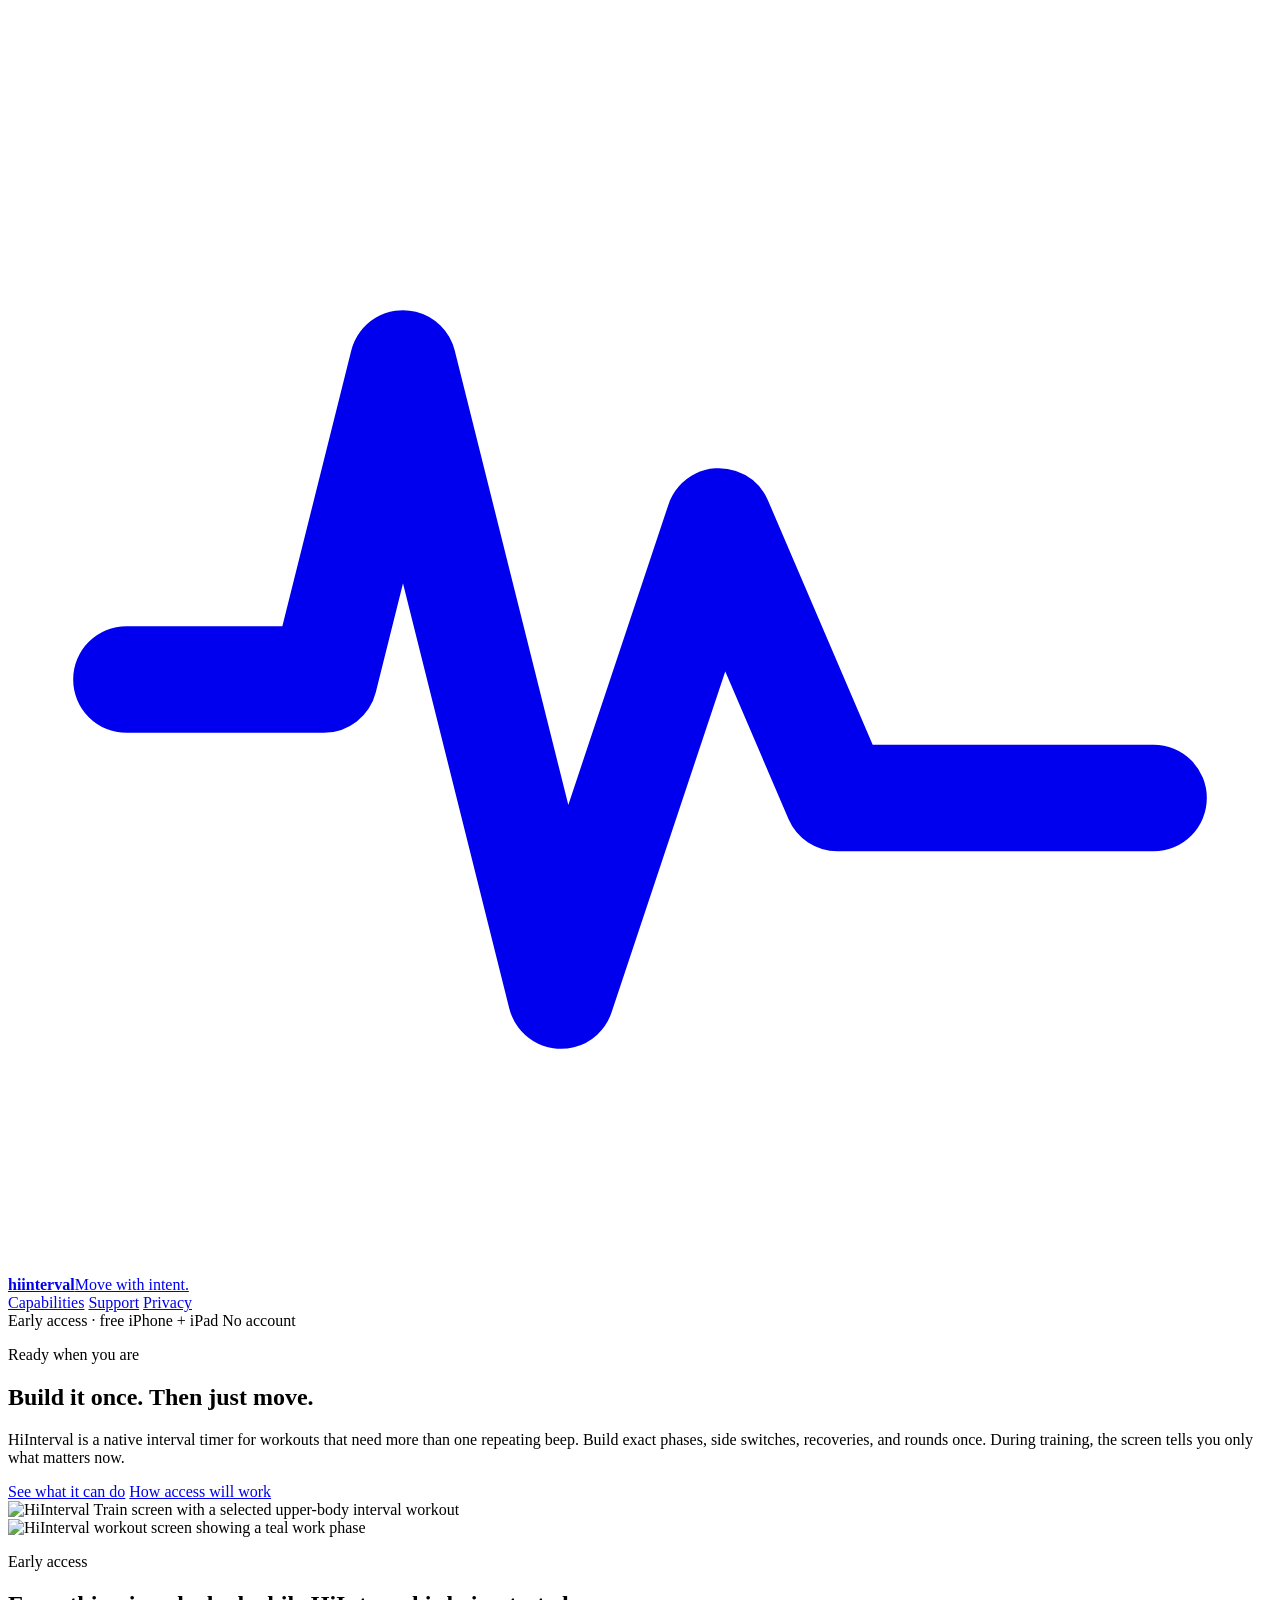
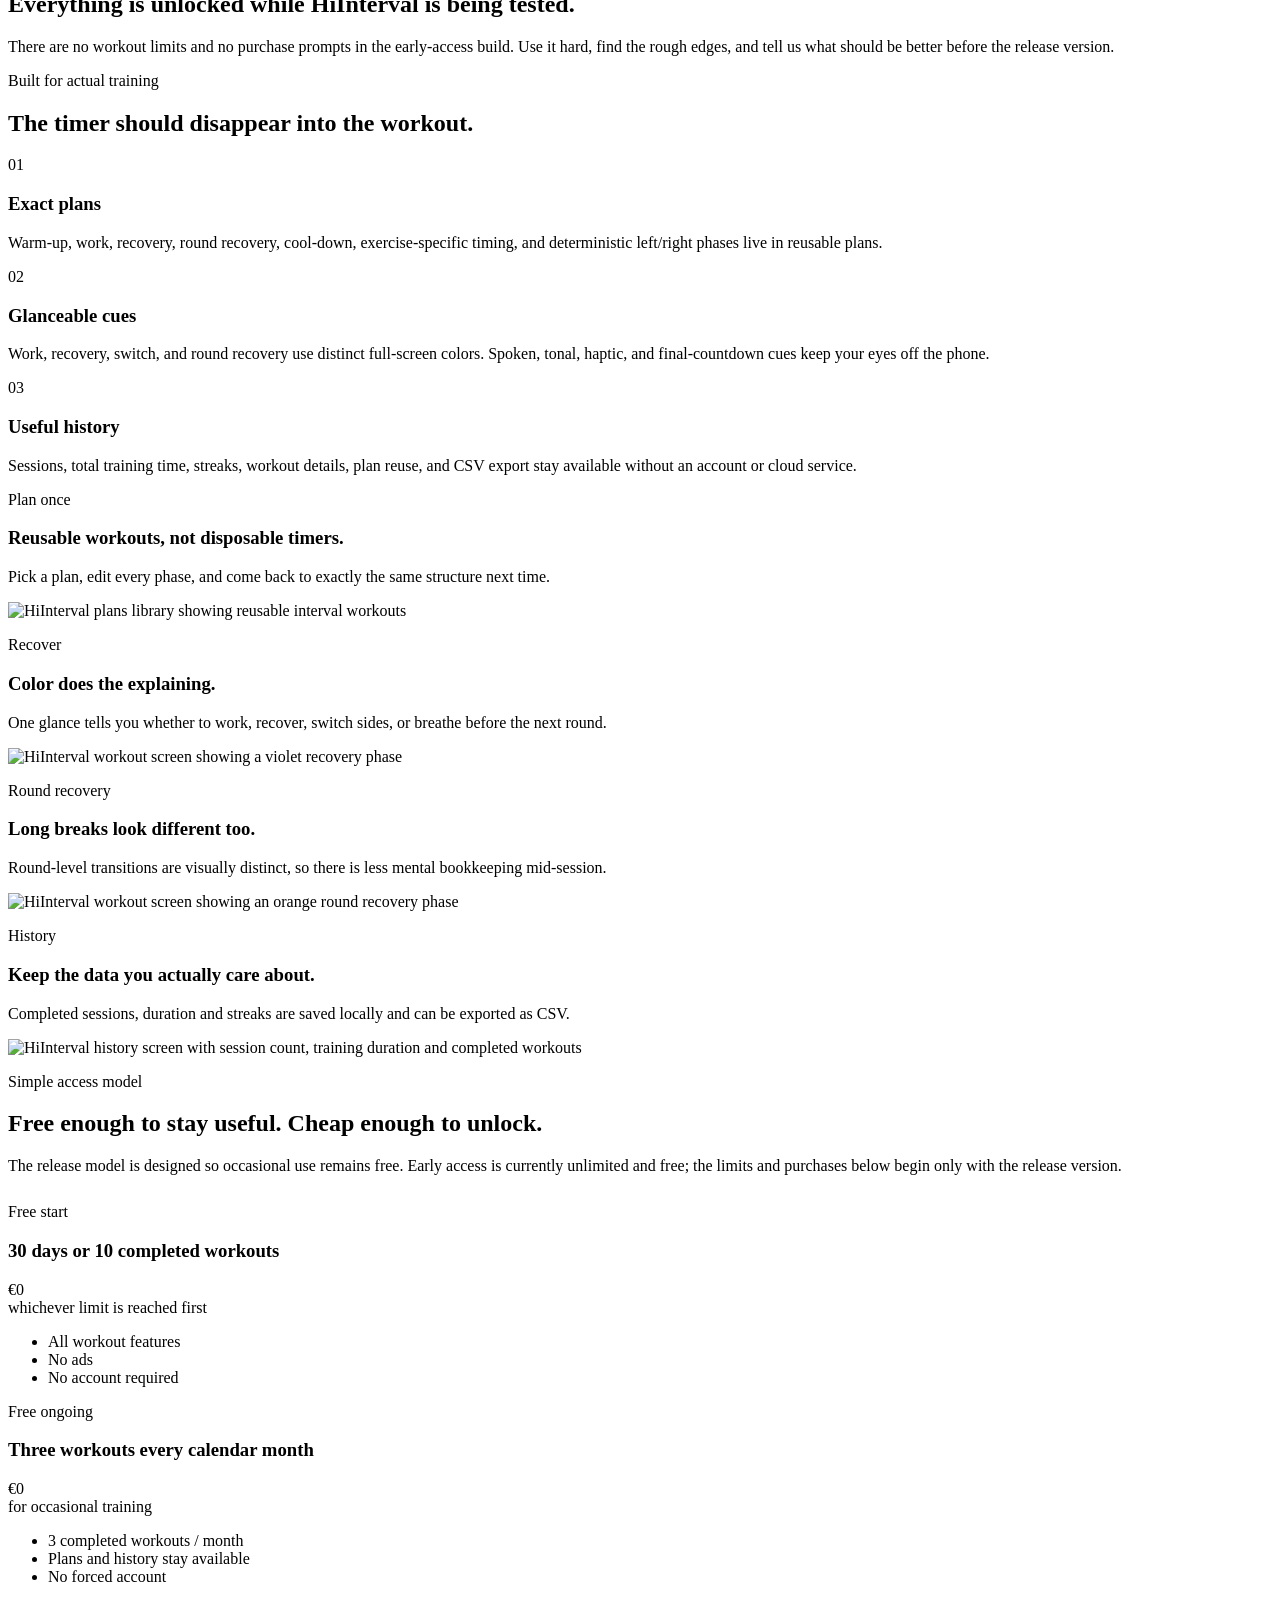
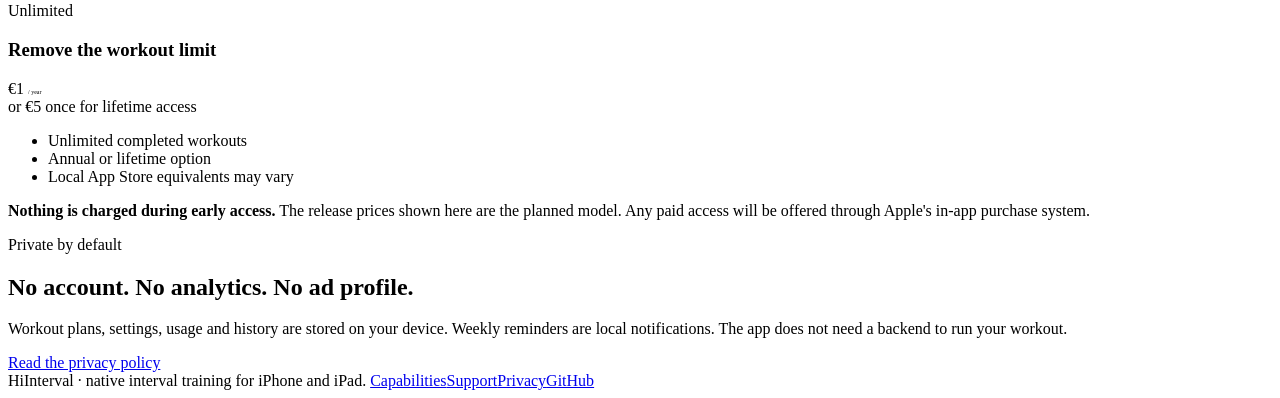
==== website/index.html @ 4a222a8b "Add static site from chatgpt" ====
<!doctype html>
<html lang="en">
<head>
  <meta charset="utf-8">
  <meta name="viewport" content="width=device-width, initial-scale=1, viewport-fit=cover">
  <title>HiInterval — exact intervals, zero clutter</title>
  <meta name="description" content="HiInterval is a private, native interval timer for iPhone and iPad. Build reusable workouts, get glanceable color-coded cues, and keep your history on device.">
  <link rel="canonical" href="https://hiinterval.malaber.de/">
  <meta property="og:type" content="website">
  <meta property="og:url" content="https://hiinterval.malaber.de/">
  <meta property="og:title" content="HiInterval — exact intervals, zero clutter">
  <meta property="og:description" content="Build the workout once. HiInterval handles every work block, recovery, side switch, cue, and round.">
  <meta name="theme-color" content="#071016">
  <link rel="stylesheet" href="/assets/site.css">
</head>
<body>
  <header class="site-header">
    <a class="brand" href="/" aria-label="HiInterval home">
      <span class="brand-mark" aria-hidden="true">
        <svg viewBox="0 0 32 32" fill="none"><path d="M3 17h5l2-8 4 16 4-12 3 7h8" stroke="currentColor" stroke-width="2.7" stroke-linecap="round" stroke-linejoin="round"/></svg>
      </span>
      <span class="brand-copy"><strong>hiinterval</strong><span>Move with intent.</span></span>
    </a>
    <nav class="site-nav" aria-label="Main navigation">
      <a href="/capabilities/">Capabilities</a>
      <a href="/support/">Support</a>
      <a href="/privacy/">Privacy</a>
    </nav>
  </header>

  <main>
    <div class="shell">
      <section class="hero">
        <div class="hero-copy">
          <div class="badge-row">
            <span class="badge badge-accent">Early access · free</span>
            <span class="badge">iPhone + iPad</span>
            <span class="badge">No account</span>
          </div>
          <p class="kicker">Ready when you are</p>
          <h1>Build it once. Then just move.</h1>
          <p class="lede">HiInterval is a native interval timer for workouts that need more than one repeating beep. Build exact phases, side switches, recoveries, and rounds once. During training, the screen tells you only what matters now.</p>
          <div class="hero-actions">
            <a class="button button-primary" href="/capabilities/">See what it can do</a>
            <a class="button button-secondary" href="#pricing">How access will work</a>
          </div>
        </div>
        <div class="hero-visual" aria-label="HiInterval app screenshots">
          <div class="phone phone-a"><img src="/assets/screens/train.webp" alt="HiInterval Train screen with a selected upper-body interval workout"></div>
          <div class="phone phone-b"><img src="/assets/screens/work.webp" alt="HiInterval workout screen showing a teal work phase"></div>
        </div>
      </section>

      <section class="section-tight">
        <div class="band band-teal">
          <p class="kicker" style="color:currentColor">Early access</p>
          <h2>Everything is unlocked while HiInterval is being tested.</h2>
          <p class="lede">There are no workout limits and no purchase prompts in the early-access build. Use it hard, find the rough edges, and tell us what should be better before the release version.</p>
        </div>
      </section>

      <section class="section" aria-labelledby="why-title">
        <p class="kicker">Built for actual training</p>
        <h2 id="why-title">The timer should disappear into the workout.</h2>
        <div class="grid-3">
          <article class="card card-accent">
            <div class="card-icon teal">01</div>
            <h3>Exact plans</h3>
            <p>Warm-up, work, recovery, round recovery, cool-down, exercise-specific timing, and deterministic left/right phases live in reusable plans.</p>
          </article>
          <article class="card card-violet">
            <div class="card-icon violet">02</div>
            <h3>Glanceable cues</h3>
            <p>Work, recovery, switch, and round recovery use distinct full-screen colors. Spoken, tonal, haptic, and final-countdown cues keep your eyes off the phone.</p>
          </article>
          <article class="card card-orange">
            <div class="card-icon orange">03</div>
            <h3>Useful history</h3>
            <p>Sessions, total training time, streaks, workout details, plan reuse, and CSV export stay available without an account or cloud service.</p>
          </article>
        </div>
      </section>

      <section class="section">
        <div class="bento">
          <article class="screenshot-card blue wide">
            <p class="kicker" style="color:currentColor">Plan once</p>
            <h3>Reusable workouts, not disposable timers.</h3>
            <p>Pick a plan, edit every phase, and come back to exactly the same structure next time.</p>
            <img src="/assets/screens/plans.webp" alt="HiInterval plans library showing reusable interval workouts">
          </article>
          <article class="screenshot-card violet narrow">
            <p class="kicker" style="color:currentColor">Recover</p>
            <h3>Color does the explaining.</h3>
            <p>One glance tells you whether to work, recover, switch sides, or breathe before the next round.</p>
            <img src="/assets/screens/recover.webp" alt="HiInterval workout screen showing a violet recovery phase">
          </article>
          <article class="screenshot-card orange half">
            <p class="kicker" style="color:currentColor">Round recovery</p>
            <h3>Long breaks look different too.</h3>
            <p>Round-level transitions are visually distinct, so there is less mental bookkeeping mid-session.</p>
            <img src="/assets/screens/round-recovery.webp" alt="HiInterval workout screen showing an orange round recovery phase">
          </article>
          <article class="screenshot-card teal half">
            <p class="kicker" style="color:currentColor">History</p>
            <h3>Keep the data you actually care about.</h3>
            <p>Completed sessions, duration and streaks are saved locally and can be exported as CSV.</p>
            <img src="/assets/screens/history.webp" alt="HiInterval history screen with session count, training duration and completed workouts">
          </article>
        </div>
      </section>

      <section class="section" id="pricing" aria-labelledby="pricing-title">
        <p class="kicker">Simple access model</p>
        <h2 id="pricing-title">Free enough to stay useful. Cheap enough to unlock.</h2>
        <p class="lede">The release model is designed so occasional use remains free. Early access is currently unlimited and free; the limits and purchases below begin only with the release version.</p>
        <div class="price-grid" style="margin-top:28px">
          <article class="card price-card featured">
            <p class="kicker" style="color:currentColor">Free start</p>
            <h3>30 days or 10 completed workouts</h3>
            <div class="price">€0</div>
            <div class="price-note">whichever limit is reached first</div>
            <ul>
              <li>All workout features</li>
              <li>No ads</li>
              <li>No account required</li>
            </ul>
          </article>
          <article class="card price-card">
            <p class="kicker">Free ongoing</p>
            <h3>Three workouts every calendar month</h3>
            <div class="price">€0</div>
            <div class="price-note">for occasional training</div>
            <ul>
              <li>3 completed workouts / month</li>
              <li>Plans and history stay available</li>
              <li>No forced account</li>
            </ul>
          </article>
          <article class="card price-card card-accent">
            <p class="kicker">Unlimited</p>
            <h3>Remove the workout limit</h3>
            <div class="price">€1 <span style="font-size:.35em;letter-spacing:0">/ year</span></div>
            <div class="price-note">or €5 once for lifetime access</div>
            <ul>
              <li>Unlimited completed workouts</li>
              <li>Annual or lifetime option</li>
              <li>Local App Store equivalents may vary</li>
            </ul>
          </article>
        </div>
        <div class="notice" style="margin-top:16px">
          <span class="notice-dot" aria-hidden="true"></span>
          <div><strong>Nothing is charged during early access.</strong> The release prices shown here are the planned model. Any paid access will be offered through Apple's in-app purchase system.</div>
        </div>
      </section>

      <section class="section-tight">
        <div class="band band-dark">
          <div class="grid-2" style="align-items:center">
            <div>
              <p class="kicker">Private by default</p>
              <h2>No account. No analytics. No ad profile.</h2>
            </div>
            <div>
              <p class="lede">Workout plans, settings, usage and history are stored on your device. Weekly reminders are local notifications. The app does not need a backend to run your workout.</p>
              <a class="button button-secondary" href="/privacy/">Read the privacy policy</a>
            </div>
          </div>
        </div>
      </section>
    </div>
  </main>

  <footer class="site-footer">
    <span>HiInterval · native interval training for iPhone and iPad.</span>
    <span class="footer-links"><a href="/capabilities/">Capabilities</a><a href="/support/">Support</a><a href="/privacy/">Privacy</a><a href="https://github.com/Malaber/hiinterval">GitHub</a></span>
  </footer>
</body>
</html>
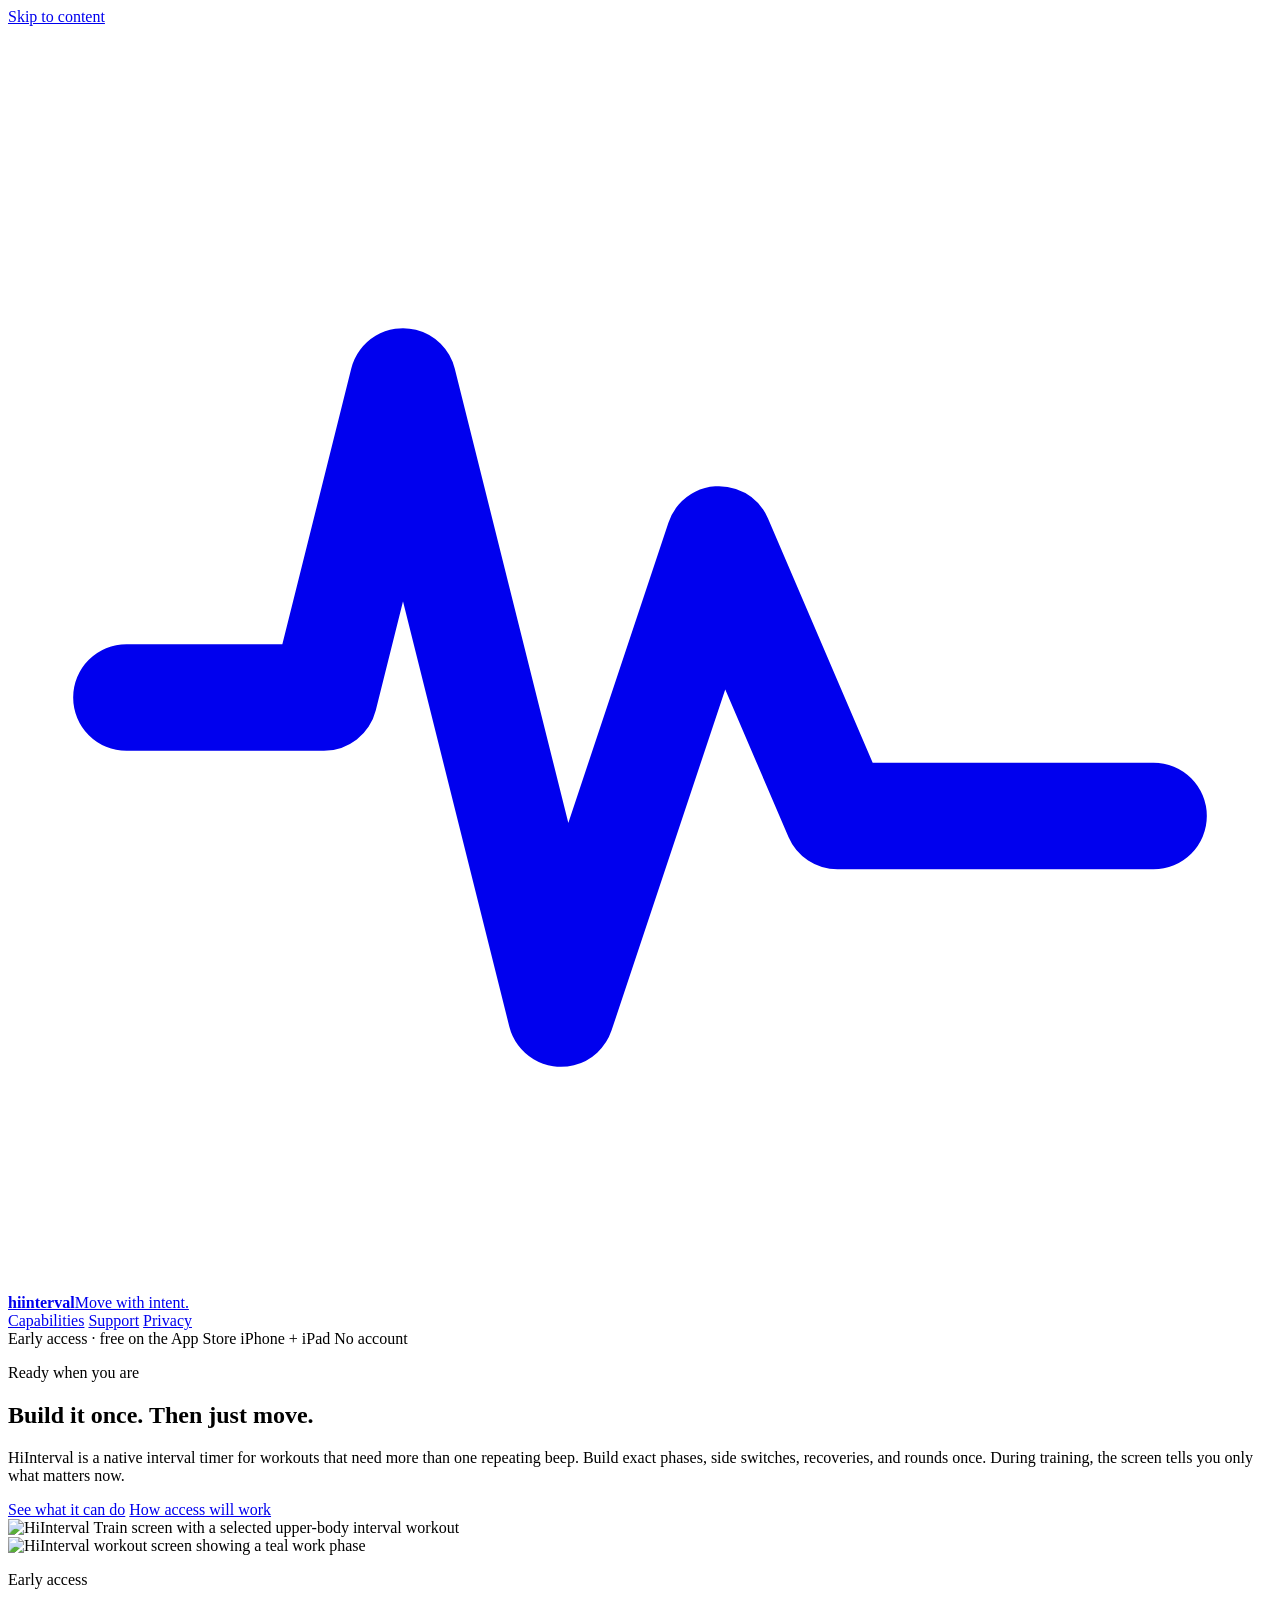
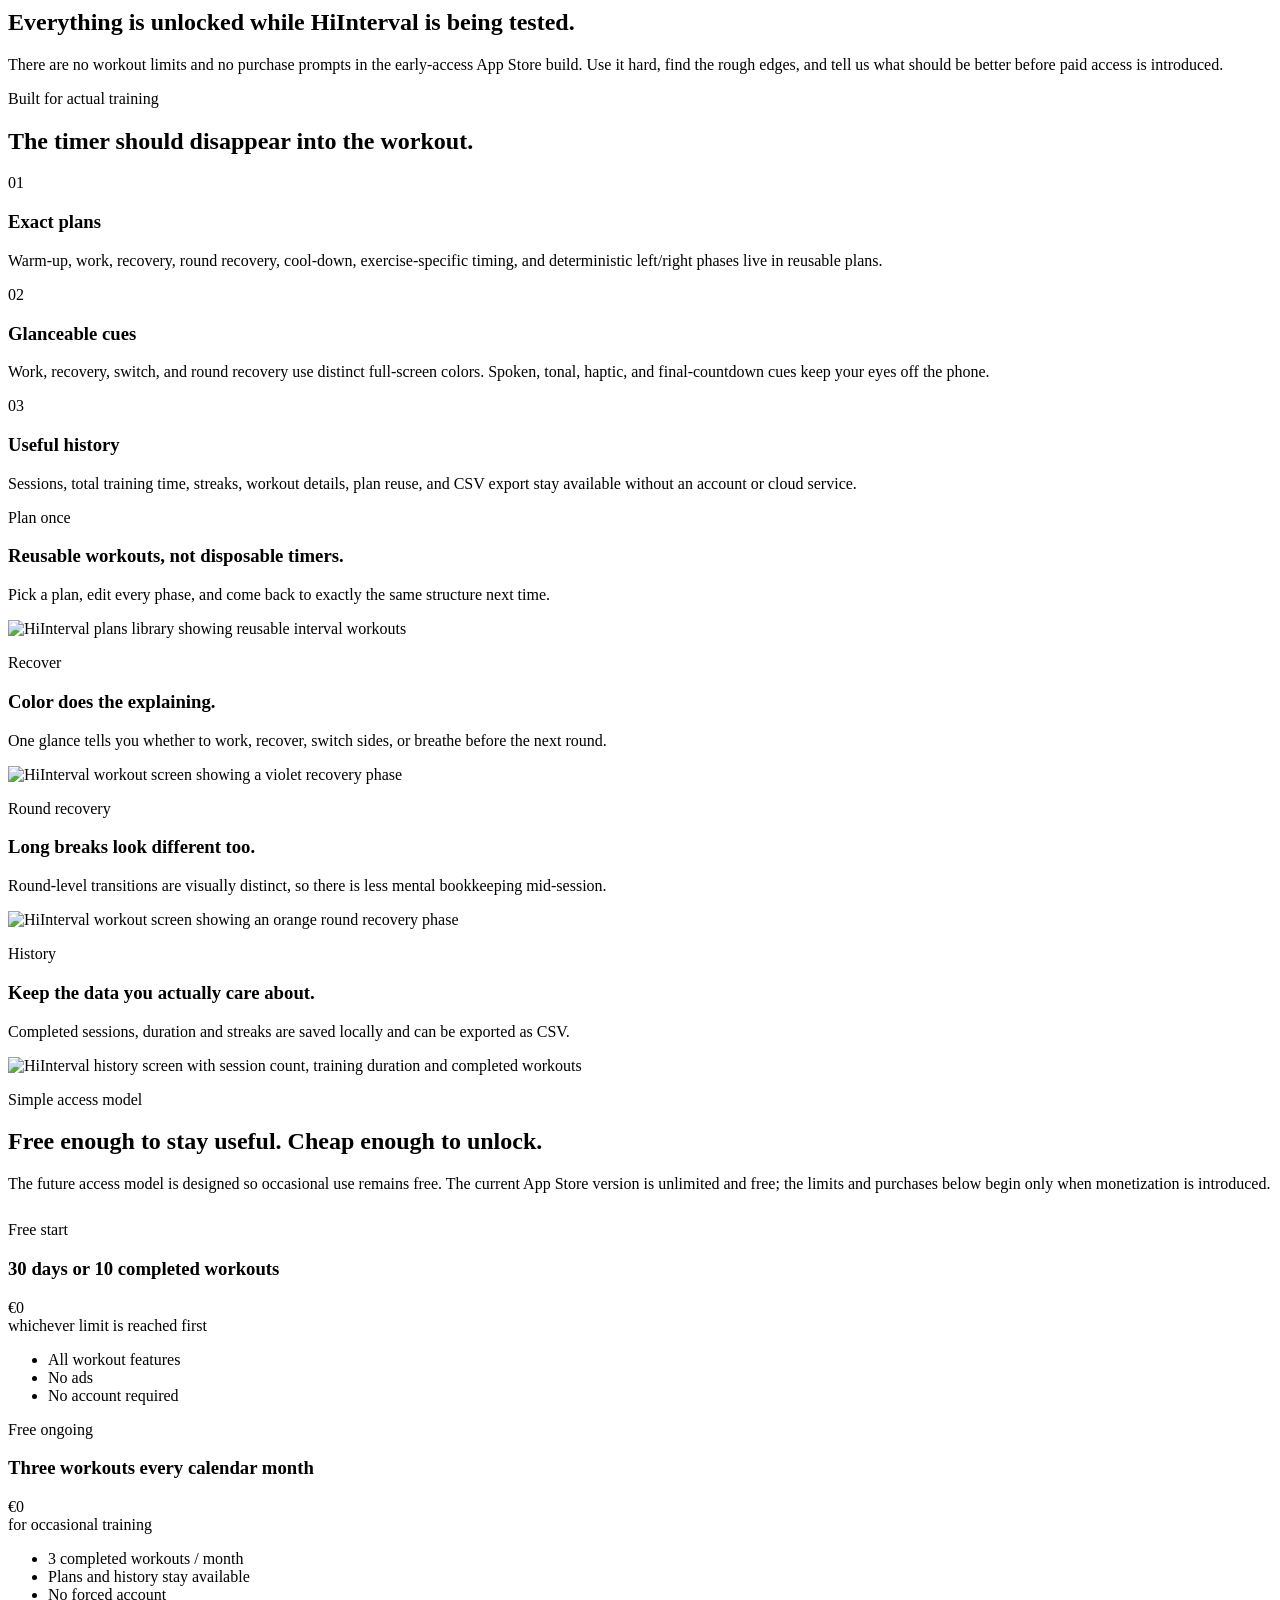
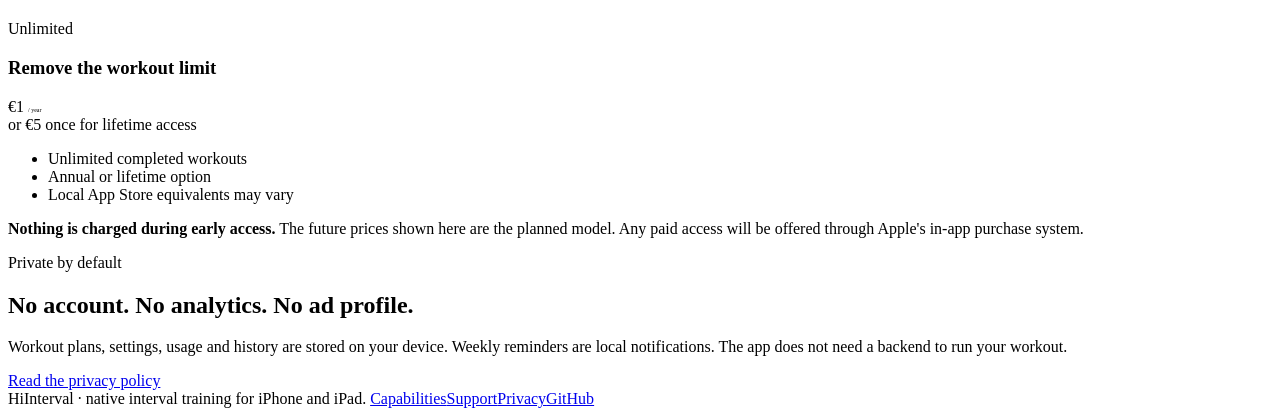
==== commit ee7cc18e: "Improve marketing site metadata and accessibility" ====
--- a/website/index.html
+++ b/website/index.html
@@ -10,10 +10,20 @@
   <meta property="og:url" content="https://hiinterval.malaber.de/">
   <meta property="og:title" content="HiInterval — exact intervals, zero clutter">
   <meta property="og:description" content="Build the workout once. HiInterval handles every work block, recovery, side switch, cue, and round.">
+  <meta property="og:site_name" content="HiInterval">
+  <meta property="og:image" content="https://hiinterval.malaber.de/assets/og-hiinterval.png">
+  <meta property="og:image:width" content="1731">
+  <meta property="og:image:height" content="909">
+  <meta property="og:image:alt" content="HiInterval — Build it once. Then just move.">
+  <meta name="twitter:card" content="summary_large_image">
+  <meta name="twitter:title" content="HiInterval — exact intervals, zero clutter">
+  <meta name="twitter:description" content="Build the workout once. HiInterval handles every work block, recovery, side switch, cue, and round.">
+  <meta name="twitter:image" content="https://hiinterval.malaber.de/assets/og-hiinterval.png">
   <meta name="theme-color" content="#071016">
   <link rel="stylesheet" href="/assets/site.css">
 </head>
 <body>
+  <a class="skip-link" href="#main-content">Skip to content</a>
   <header class="site-header">
     <a class="brand" href="/" aria-label="HiInterval home">
       <span class="brand-mark" aria-hidden="true">
@@ -28,12 +38,12 @@
     </nav>
   </header>
 
-  <main>
+  <main id="main-content">
     <div class="shell">
       <section class="hero">
         <div class="hero-copy">
           <div class="badge-row">
-            <span class="badge badge-accent">Early access · free</span>
+            <span class="badge badge-accent">Early access · free on the App Store</span>
             <span class="badge">iPhone + iPad</span>
             <span class="badge">No account</span>
           </div>
@@ -55,7 +65,7 @@
         <div class="band band-teal">
           <p class="kicker" style="color:currentColor">Early access</p>
           <h2>Everything is unlocked while HiInterval is being tested.</h2>
-          <p class="lede">There are no workout limits and no purchase prompts in the early-access build. Use it hard, find the rough edges, and tell us what should be better before the release version.</p>
+          <p class="lede">There are no workout limits and no purchase prompts in the early-access App Store build. Use it hard, find the rough edges, and tell us what should be better before paid access is introduced.</p>
         </div>
       </section>
 
@@ -87,25 +97,25 @@
             <p class="kicker" style="color:currentColor">Plan once</p>
             <h3>Reusable workouts, not disposable timers.</h3>
             <p>Pick a plan, edit every phase, and come back to exactly the same structure next time.</p>
-            <img src="/assets/screens/plans.webp" alt="HiInterval plans library showing reusable interval workouts">
+            <img src="/assets/screens/plans.webp" alt="HiInterval plans library showing reusable interval workouts" loading="lazy" decoding="async">
           </article>
           <article class="screenshot-card violet narrow">
             <p class="kicker" style="color:currentColor">Recover</p>
             <h3>Color does the explaining.</h3>
             <p>One glance tells you whether to work, recover, switch sides, or breathe before the next round.</p>
-            <img src="/assets/screens/recover.webp" alt="HiInterval workout screen showing a violet recovery phase">
+            <img src="/assets/screens/recover.webp" alt="HiInterval workout screen showing a violet recovery phase" loading="lazy" decoding="async">
           </article>
           <article class="screenshot-card orange half">
             <p class="kicker" style="color:currentColor">Round recovery</p>
             <h3>Long breaks look different too.</h3>
             <p>Round-level transitions are visually distinct, so there is less mental bookkeeping mid-session.</p>
-            <img src="/assets/screens/round-recovery.webp" alt="HiInterval workout screen showing an orange round recovery phase">
+            <img src="/assets/screens/round-recovery.webp" alt="HiInterval workout screen showing an orange round recovery phase" loading="lazy" decoding="async">
           </article>
           <article class="screenshot-card teal half">
             <p class="kicker" style="color:currentColor">History</p>
             <h3>Keep the data you actually care about.</h3>
             <p>Completed sessions, duration and streaks are saved locally and can be exported as CSV.</p>
-            <img src="/assets/screens/history.webp" alt="HiInterval history screen with session count, training duration and completed workouts">
+            <img src="/assets/screens/history.webp" alt="HiInterval history screen with session count, training duration and completed workouts" loading="lazy" decoding="async">
           </article>
         </div>
       </section>
@@ -113,7 +123,7 @@
       <section class="section" id="pricing" aria-labelledby="pricing-title">
         <p class="kicker">Simple access model</p>
         <h2 id="pricing-title">Free enough to stay useful. Cheap enough to unlock.</h2>
-        <p class="lede">The release model is designed so occasional use remains free. Early access is currently unlimited and free; the limits and purchases below begin only with the release version.</p>
+        <p class="lede">The future access model is designed so occasional use remains free. The current App Store version is unlimited and free; the limits and purchases below begin only when monetization is introduced.</p>
         <div class="price-grid" style="margin-top:28px">
           <article class="card price-card featured">
             <p class="kicker" style="color:currentColor">Free start</p>
@@ -151,7 +161,7 @@
         </div>
         <div class="notice" style="margin-top:16px">
           <span class="notice-dot" aria-hidden="true"></span>
-          <div><strong>Nothing is charged during early access.</strong> The release prices shown here are the planned model. Any paid access will be offered through Apple's in-app purchase system.</div>
+          <div><strong>Nothing is charged during early access.</strong> The future prices shown here are the planned model. Any paid access will be offered through Apple's in-app purchase system.</div>
         </div>
       </section>
 
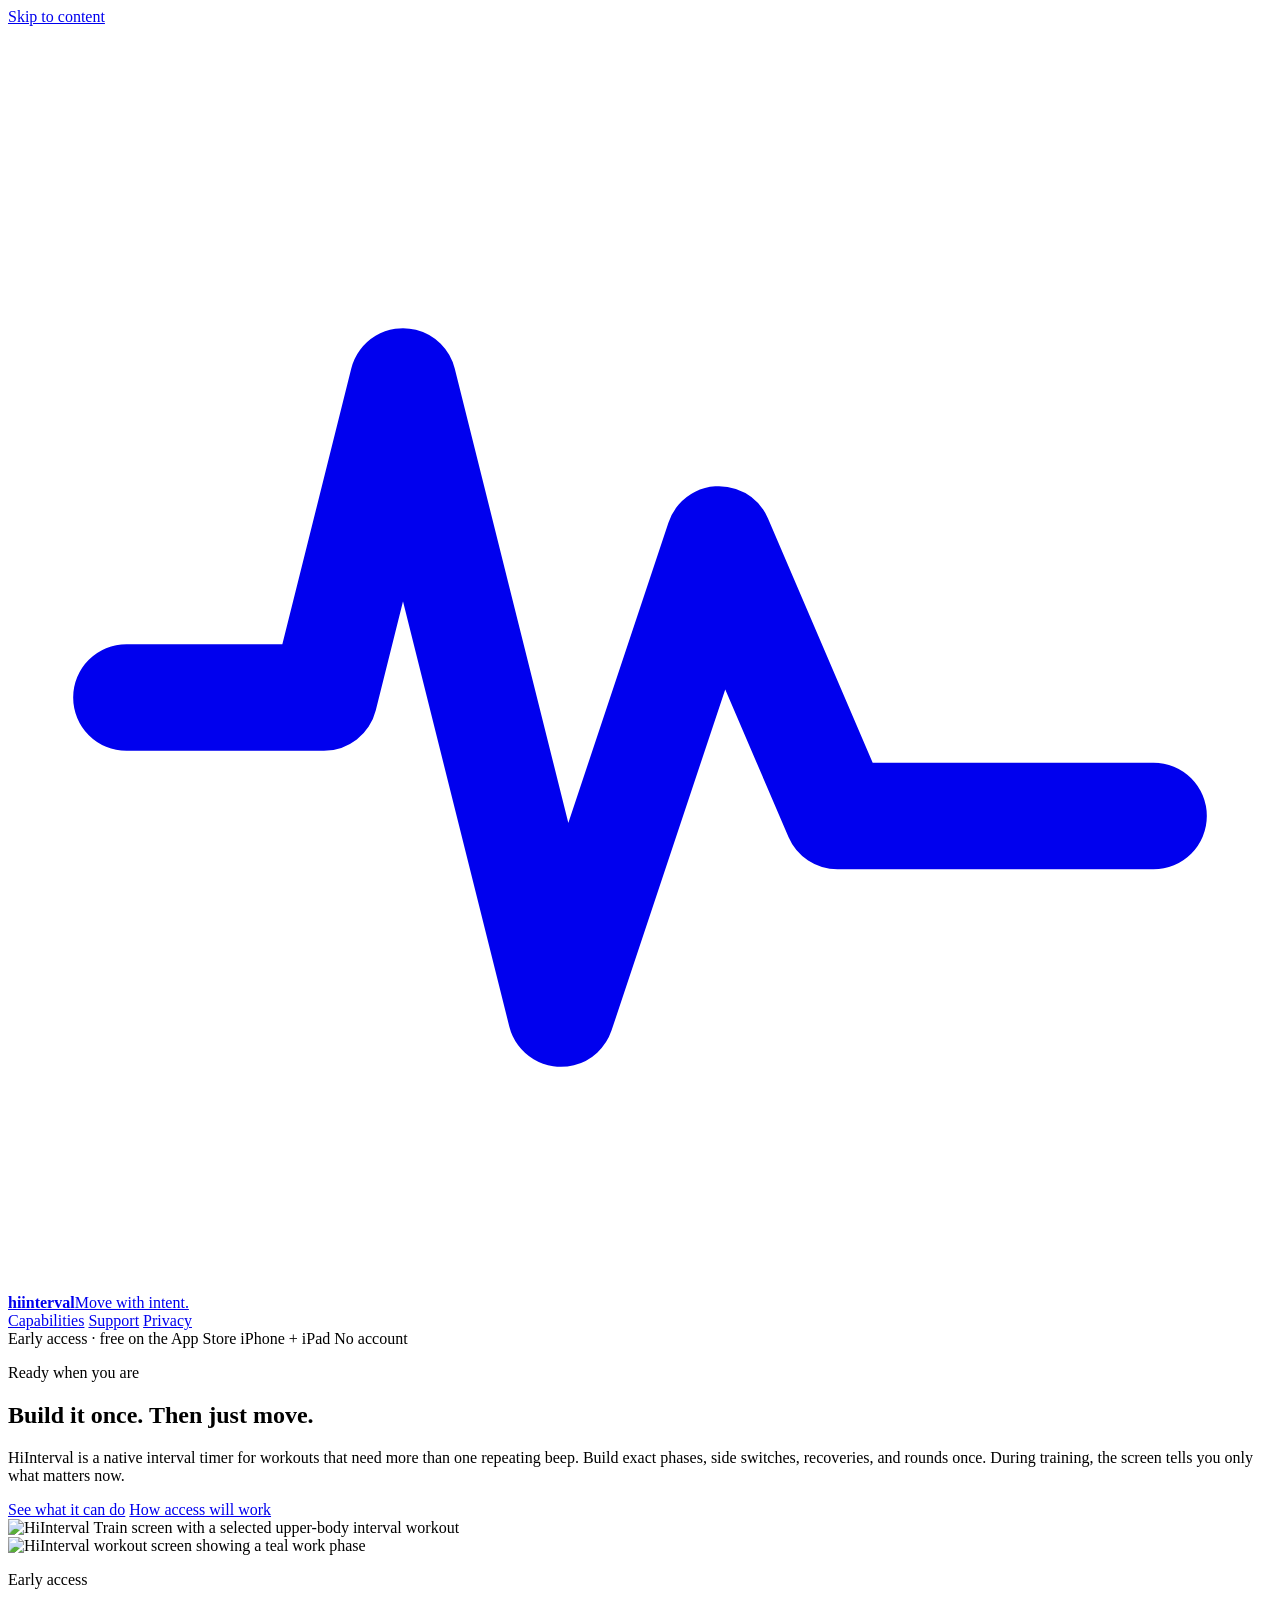
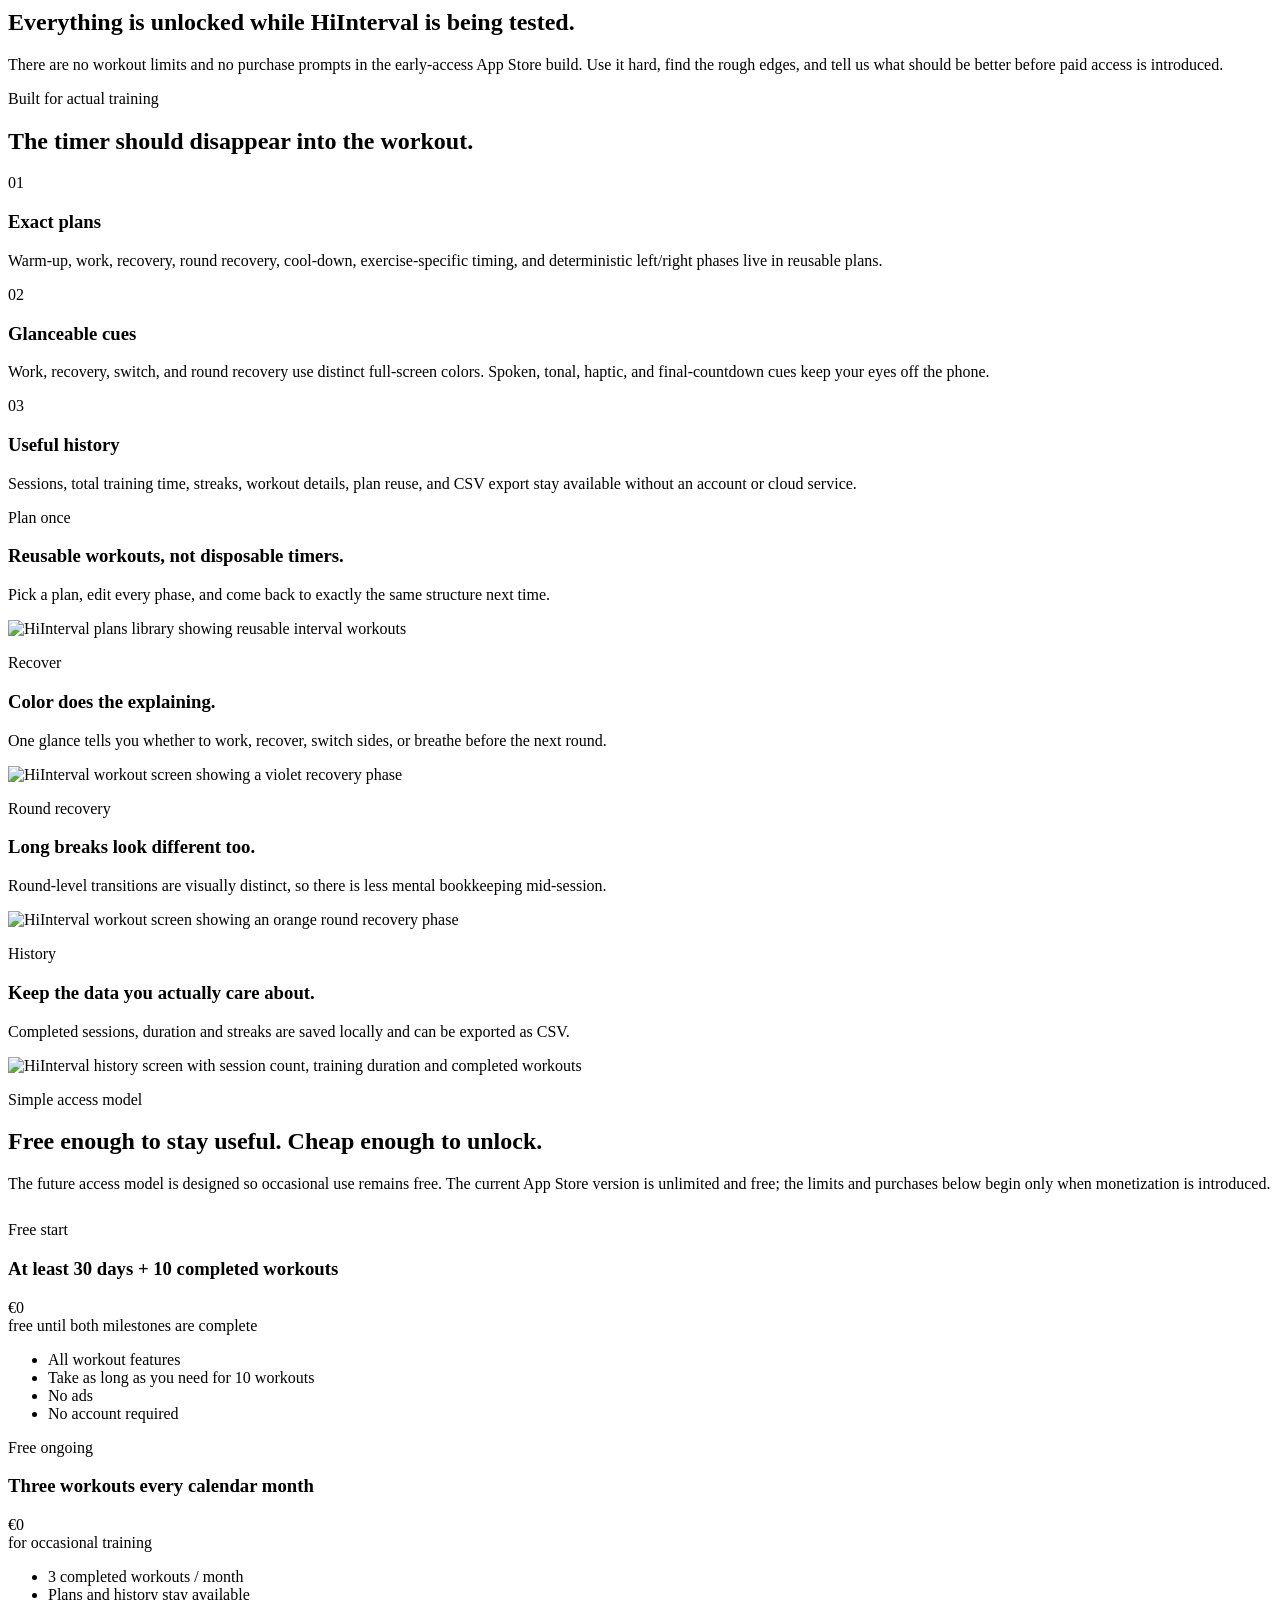
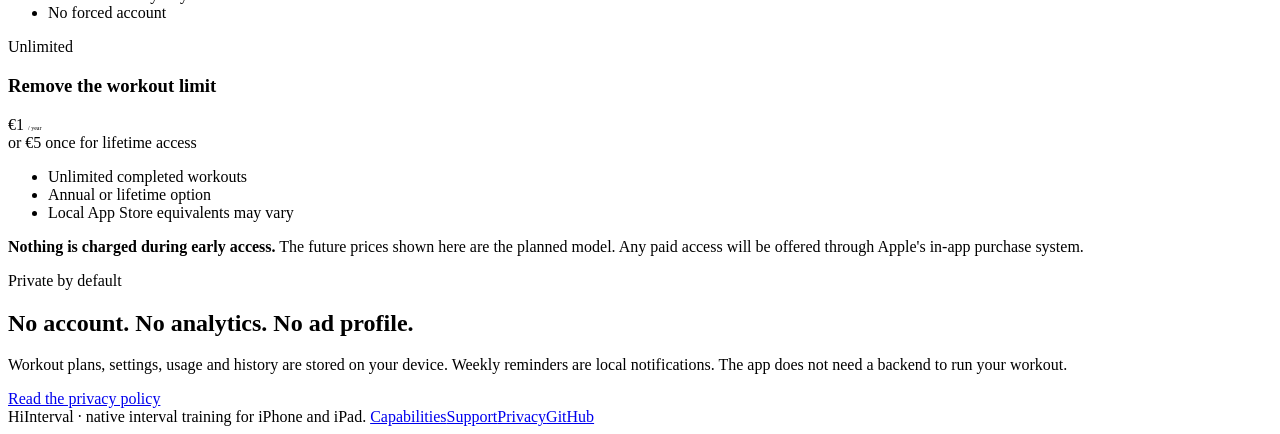
==== commit 3eeb0b18: "Update website messaging and visual interactions" ====
--- a/website/index.html
+++ b/website/index.html
@@ -127,11 +127,12 @@
         <div class="price-grid" style="margin-top:28px">
           <article class="card price-card featured">
             <p class="kicker" style="color:currentColor">Free start</p>
-            <h3>30 days or 10 completed workouts</h3>
+            <h3>At least 30 days + 10 completed workouts</h3>
             <div class="price">€0</div>
-            <div class="price-note">whichever limit is reached first</div>
+            <div class="price-note">free until both milestones are complete</div>
             <ul>
               <li>All workout features</li>
+              <li>Take as long as you need for 10 workouts</li>
               <li>No ads</li>
               <li>No account required</li>
             </ul>
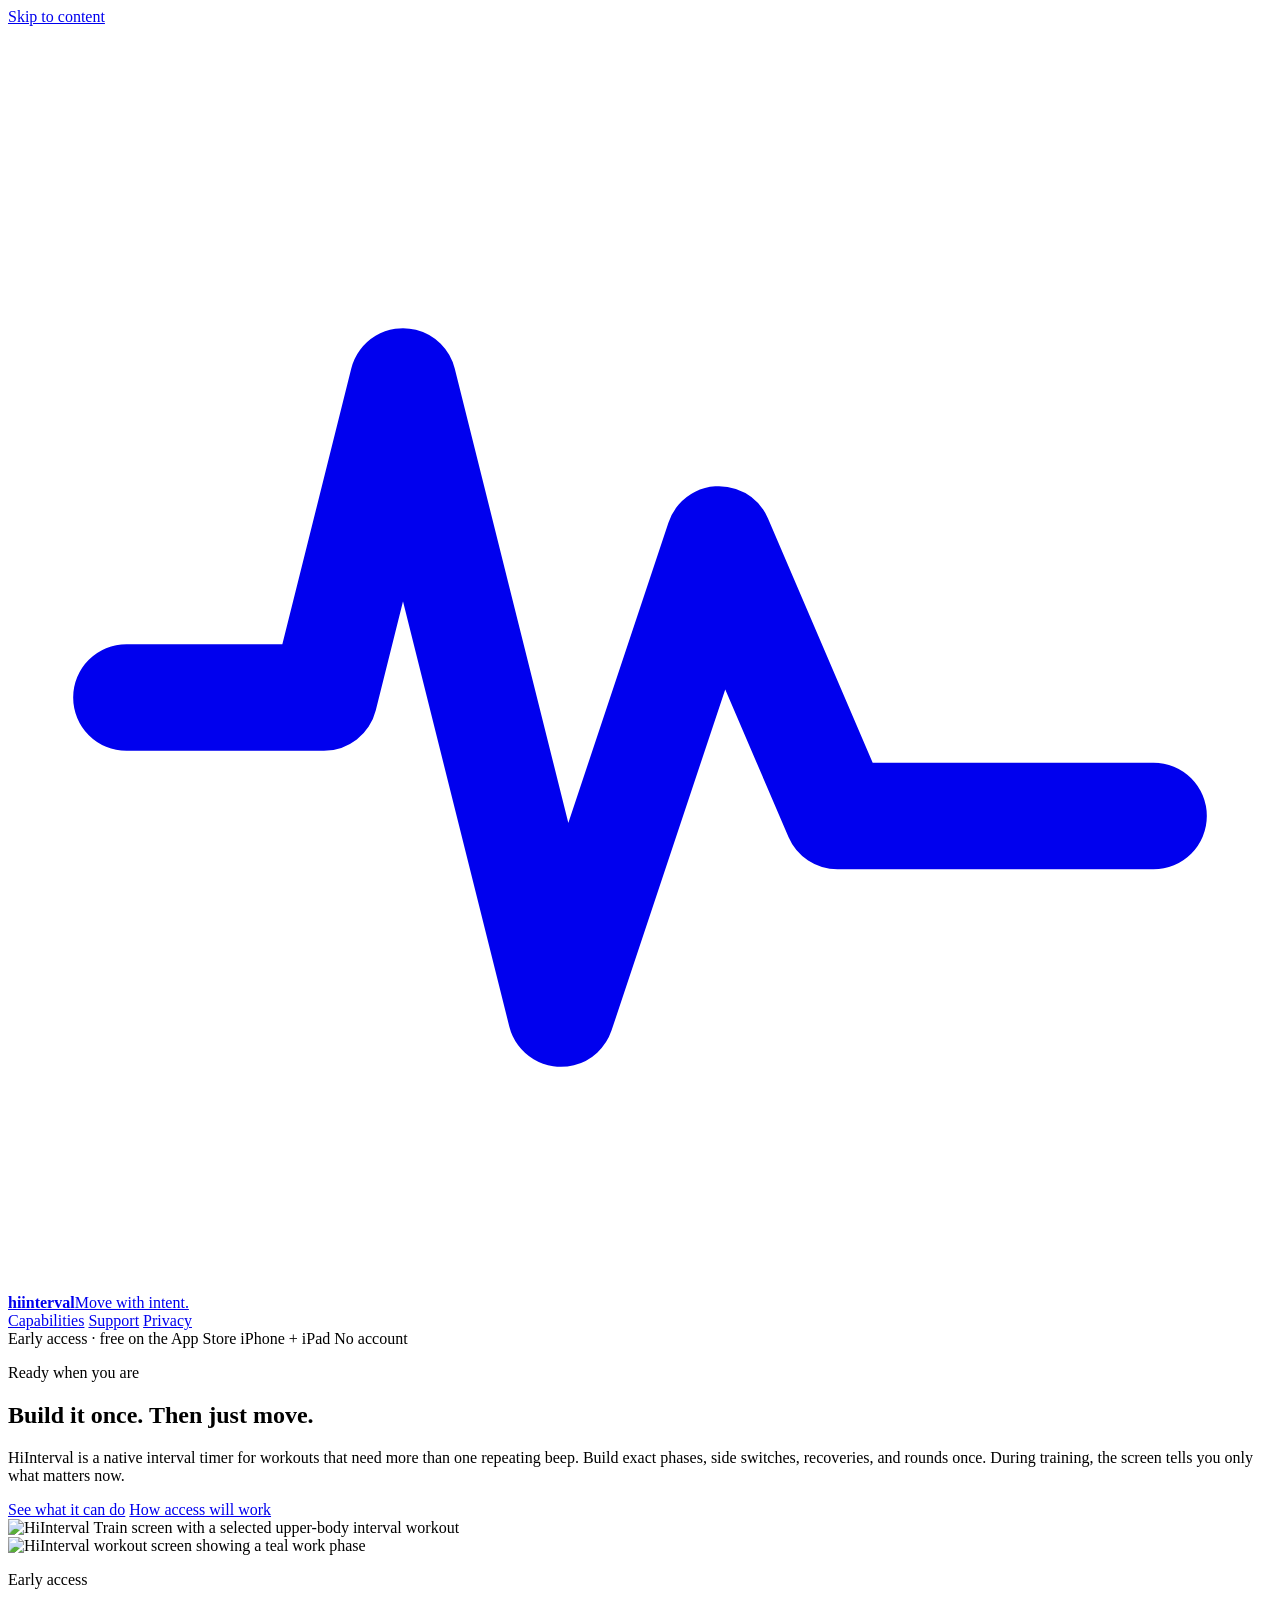
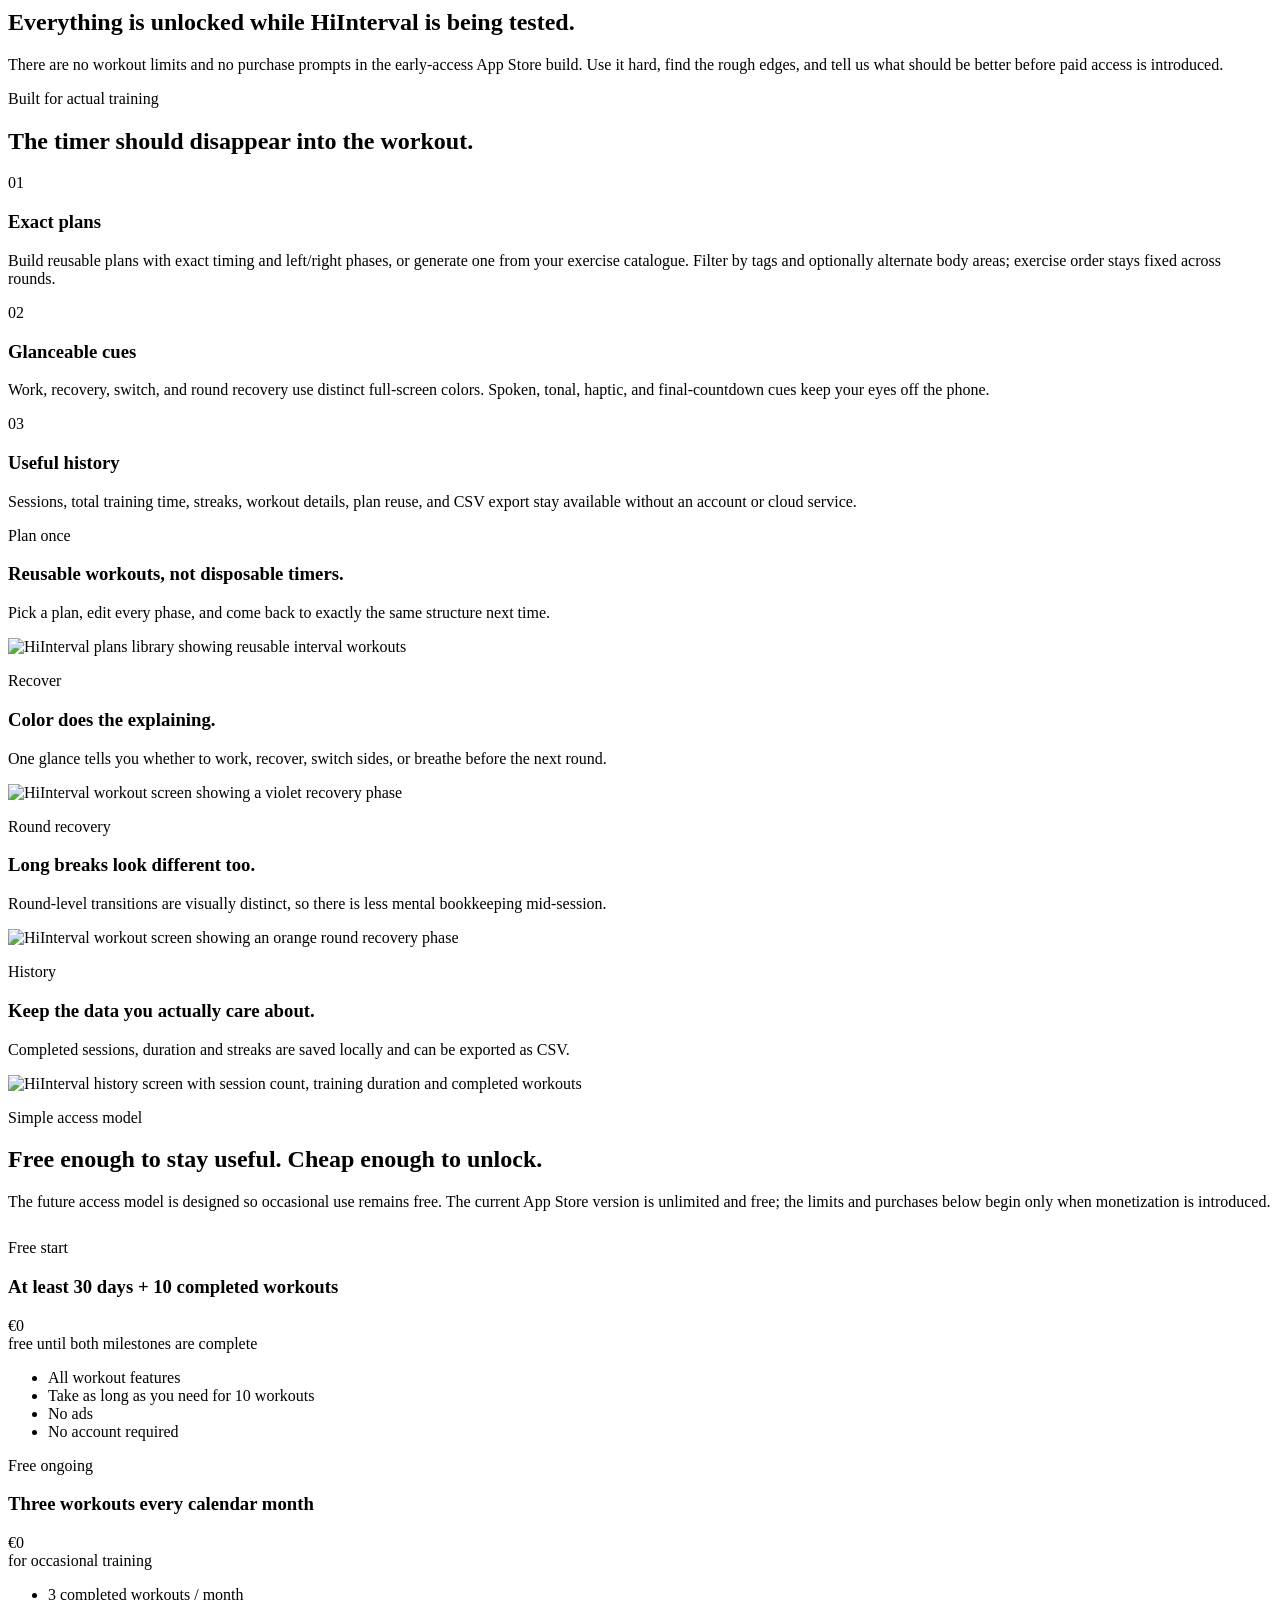
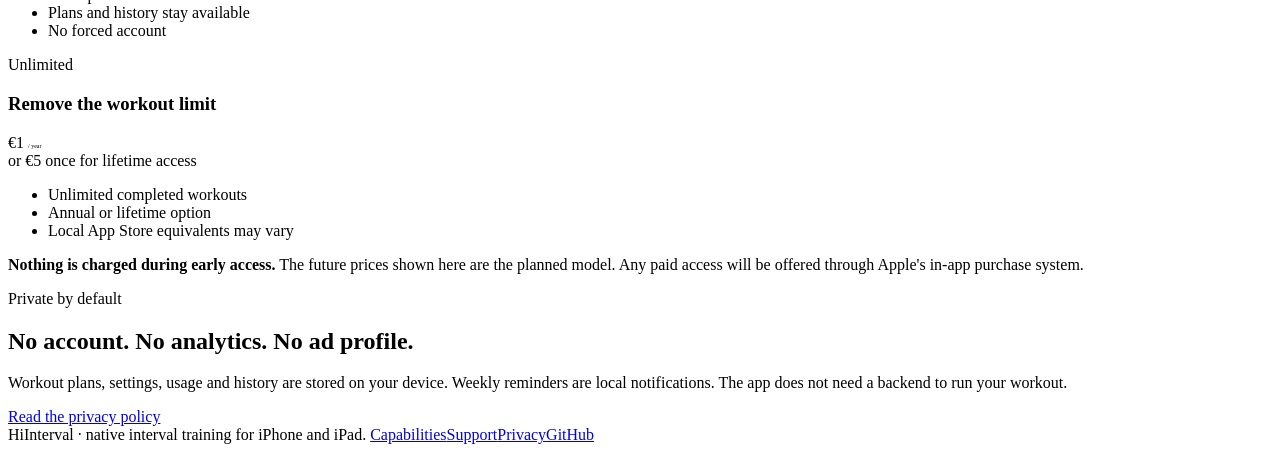
==== commit 775f1416: "feat: add exercise catalogue and workout generator Migrate saved-plan exercises into shared catalogu" ====
--- a/website/index.html
+++ b/website/index.html
@@ -76,7 +76,7 @@
           <article class="card card-accent">
             <div class="card-icon teal">01</div>
             <h3>Exact plans</h3>
-            <p>Warm-up, work, recovery, round recovery, cool-down, exercise-specific timing, and deterministic left/right phases live in reusable plans.</p>
+            <p>Build reusable plans with exact timing and left/right phases, or generate one from your exercise catalogue. Filter by tags and optionally alternate body areas; exercise order stays fixed across rounds.</p>
           </article>
           <article class="card card-violet">
             <div class="card-icon violet">02</div>
